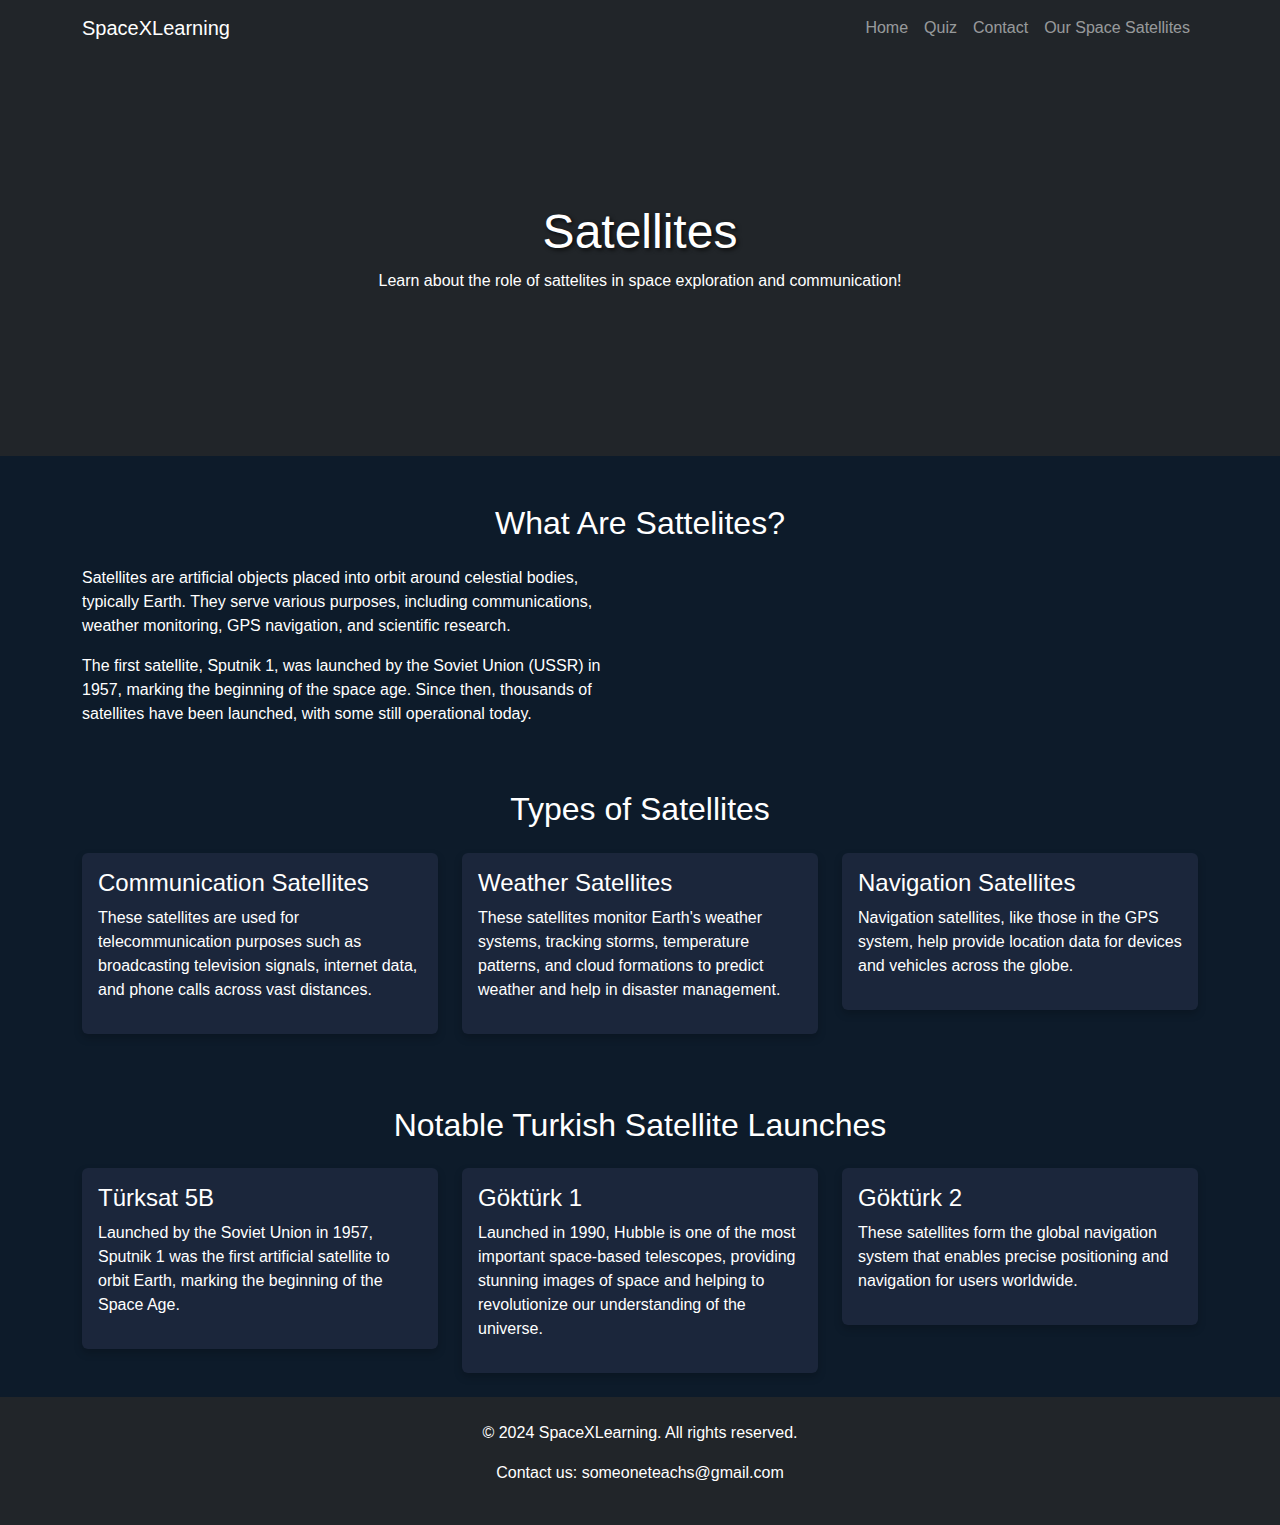
==== topics/satellites.html @ 3c40427d "Uploaded Files v1.0" ====
<!DOCTYPE html>
<html lang="en">
<head>
  <meta charset="UTF-8">
  <meta name="viewport" content="width=device-width, initial-scale=1.0">
  <title>Satellites - SpaceXLearning</title>
  <link rel="stylesheet" href="https://cdnjs.cloudflare.com/ajax/libs/bootstrap/5.3.0/css/bootstrap.min.css">
  <link rel="stylesheet" href="/css/home.css">
</head>
<body>
  <!-- Navbar -->
  <nav class="navbar navbar-expand-lg navbar-dark bg-dark">
    <div class="container">
      <a class="navbar-brand" href="#">SpaceXLearning</a>
      <button class="navbar-toggler" type="button" data-bs-toggle="collapse" data-bs-target="#navbarNav" aria-controls="navbarNav" aria-expanded="false" aria-label="Toggle navigation">
        <span class="navbar-toggler-icon"></span>
      </button>
      <div class="collapse navbar-collapse" id="navbarNav">
        <ul class="navbar-nav ms-auto">
          <li class="nav-item"><a class="nav-link" href="/views/index.html">Home</a></li>
          <li class="nav-item"><a class="nav-link" href="/views/quiz.html">Quiz</a></li>
          <li class="nav-item"><a class="nav-link" href="/views/contact.html">Contact</a></li>
          <li class="nav-item"><a class="nav-link" href="/topics/oursatellites.html">Our Space Satellites</a></li>
        </ul>
      </div>
    </div>
  </nav>

  <!-- Hero Section -->
  <section class="hero bg-dark text-white py-5">
    <div class="container">
      <h1>Satellites</h1>
      <p>Learn about the role of sattelites in space exploration and communication!</p>
    </div>
  </section>

  <!-- Satellites Information Section -->
  <section id="satellites-info" class="container mt-5">
    <h2 class="text-center mb-4">What Are Sattelites?</h2>
    <div class="row">
      <div class="col-md-6">
        <p>Satellites are artificial objects placed into orbit around celestial bodies, typically Earth. They serve various purposes, including communications, weather monitoring, GPS navigation, and scientific research.</p>
        <p>The first satellite, Sputnik 1, was launched by the Soviet Union (USSR) in 1957, marking the beginning of the space age. Since then, thousands of satellites have been launched, with some still operational today.</p>
      </div>
    </div>
  </section>

  <!-- Types of Satellites Section -->
  <section id="types-of-satellites" class="container mt-5">
    <h2 class="text-center mb-4">Types of Satellites</h2>
    <div class="row">
      <div class="col-md-4">
        <div class="card p-3 mb-4">
          <h4>Communication Satellites</h4>
          <p>These satellites are used for telecommunication purposes such as broadcasting television signals, internet data, and phone calls across vast distances.</p>
        </div>
      </div>
      <div class="col-md-4">
        <div class="card p-3 mb-4">
          <h4>Weather Satellites</h4>
          <p>These satellites monitor Earth's weather systems, tracking storms, temperature patterns, and cloud formations to predict weather and help in disaster management.</p>
        </div>
      </div>
      <div class="col-md-4">
        <div class="card p-3 mb-4">
          <h4>Navigation Satellites</h4>
          <p>Navigation satellites, like those in the GPS system, help provide location data for devices and vehicles across the globe.</p>
        </div>
      </div>
    </div>
  </section>

  <!-- Satellite Launch Section -->
  <section id="satellite-launches" class="container mt-5">
    <h2 class="text-center mb-4">Notable Turkish Satellite Launches</h2>
    <div class="row">
      <div class="col-md-4">
        <div class="card p-3 mb-4">
          <h4>Türksat 5B</h4>
          <p>Launched by the Soviet Union in 1957, Sputnik 1 was the first artificial satellite to orbit Earth, marking the beginning of the Space Age.</p>
        </div>
      </div>
      <div class="col-md-4">
        <div class="card p-3 mb-4">
          <h4>Göktürk 1</h4>
          <p>Launched in 1990, Hubble is one of the most important space-based telescopes, providing stunning images of space and helping to revolutionize our understanding of the universe.</p>
        </div>
      </div>
      <div class="col-md-4">
        <div class="card p-3 mb-4">
          <h4>Göktürk 2</h4>
          <p>These satellites form the global navigation system that enables precise positioning and navigation for users worldwide.</p>
        </div>
      </div>
    </div>
  </section>

  <!-- Footer -->
  <footer id="contact" class="bg-dark text-white py-4">
    <div class="container text-center">
      <p>&copy; 2024 SpaceXLearning. All rights reserved.</p>
      <p>Contact us: someoneteachs@gmail.com</p>
    </div>
  </footer>

  <!-- Bootstrap JS and Dependencies -->
  <script src="https://cdnjs.cloudflare.com/ajax/libs/bootstrap/5.3.0/js/bootstrap.bundle.min.js"></script>
</body>
</html>
---- css/home.css ----
/* Ensure the body and html take the full height */
html, body {
    height: 100%;
    margin: 0;
    font-family: Arial, sans-serif;
    background-color: #0d1b2a;
    color: #ffffff;
    animation: fadeIn 1s ease-in-out;
  }
  
  /* Main wrapper to hold content and footer */
  .wrapper {
    display: flex;
    flex-direction: column;
    min-height: 100%;
  }
  
  /* Content area grows to take up available space */
  .content {
    flex: 1;
  }
  
  .hero {
    background-size: cover;
    background-position: center;
    height: 400px;
    display: flex;
    align-items: center;
    justify-content: center;
    text-align: center;
    animation: slideInFromTop 1.5s ease-out;
  }
  
  .hero h1 {
    font-size: 3rem;
    color: #ffffff;
    text-shadow: 2px 2px 4px rgba(0, 0, 0, 0.7);
    animation: glow 2s infinite alternate;
  }
  
  .card {
    background-color: #1b263b;
    border: none;
    color: #ffffff;
    box-shadow: 0 4px 8px rgba(0, 0, 0, 0.2);
    transform: scale(1);
    transition: transform 0.3s ease, box-shadow 0.3s ease;
  }
  
  .card:hover {
    transform: scale(1.05);
    box-shadow: 0 8px 16px rgba(0, 0, 0, 0.4);
  }
  
  .card a {
    color: #4fc3f7;
    text-decoration: none;
    position: relative;
    transition: color 0.3s ease;
  }
  
  .card a::after {
    content: '';
    position: absolute;
    width: 0;
    height: 2px;
    background-color: #4fc3f7;
    bottom: -2px;
    left: 0;
    transition: width 0.3s ease;
  }
  
  .card a:hover {
    color: #80d8ff;
  }
  
  .card a:hover::after {
    width: 100%;
  }
  
  footer {
    background-color: #162238;
    padding: 10px;
    text-align: center;
    margin-top: auto;
    animation: fadeIn 2s ease-in-out;
  }
  
  /* Animations */
  @keyframes fadeIn {
    from {
      opacity: 0;
    }
    to {
      opacity: 1;
    }
  }
  
  @keyframes slideInFromTop {
    from {
      transform: translateY(-100%);
      opacity: 0;
    }
    to {
      transform: translateY(0);
      opacity: 1;
    }
  }
  
  @keyframes glow {
    from {
      text-shadow: 2px 2px 4px rgba(0, 0, 0, 0.7), 0 0 5px #4fc3f7, 0 0 10px #4fc3f7;
    }
    to {
      text-shadow: 2px 2px 4px rgba(0, 0, 0, 0.7), 0 0 10px #80d8ff, 0 0 20px #80d8ff;
    }
  }
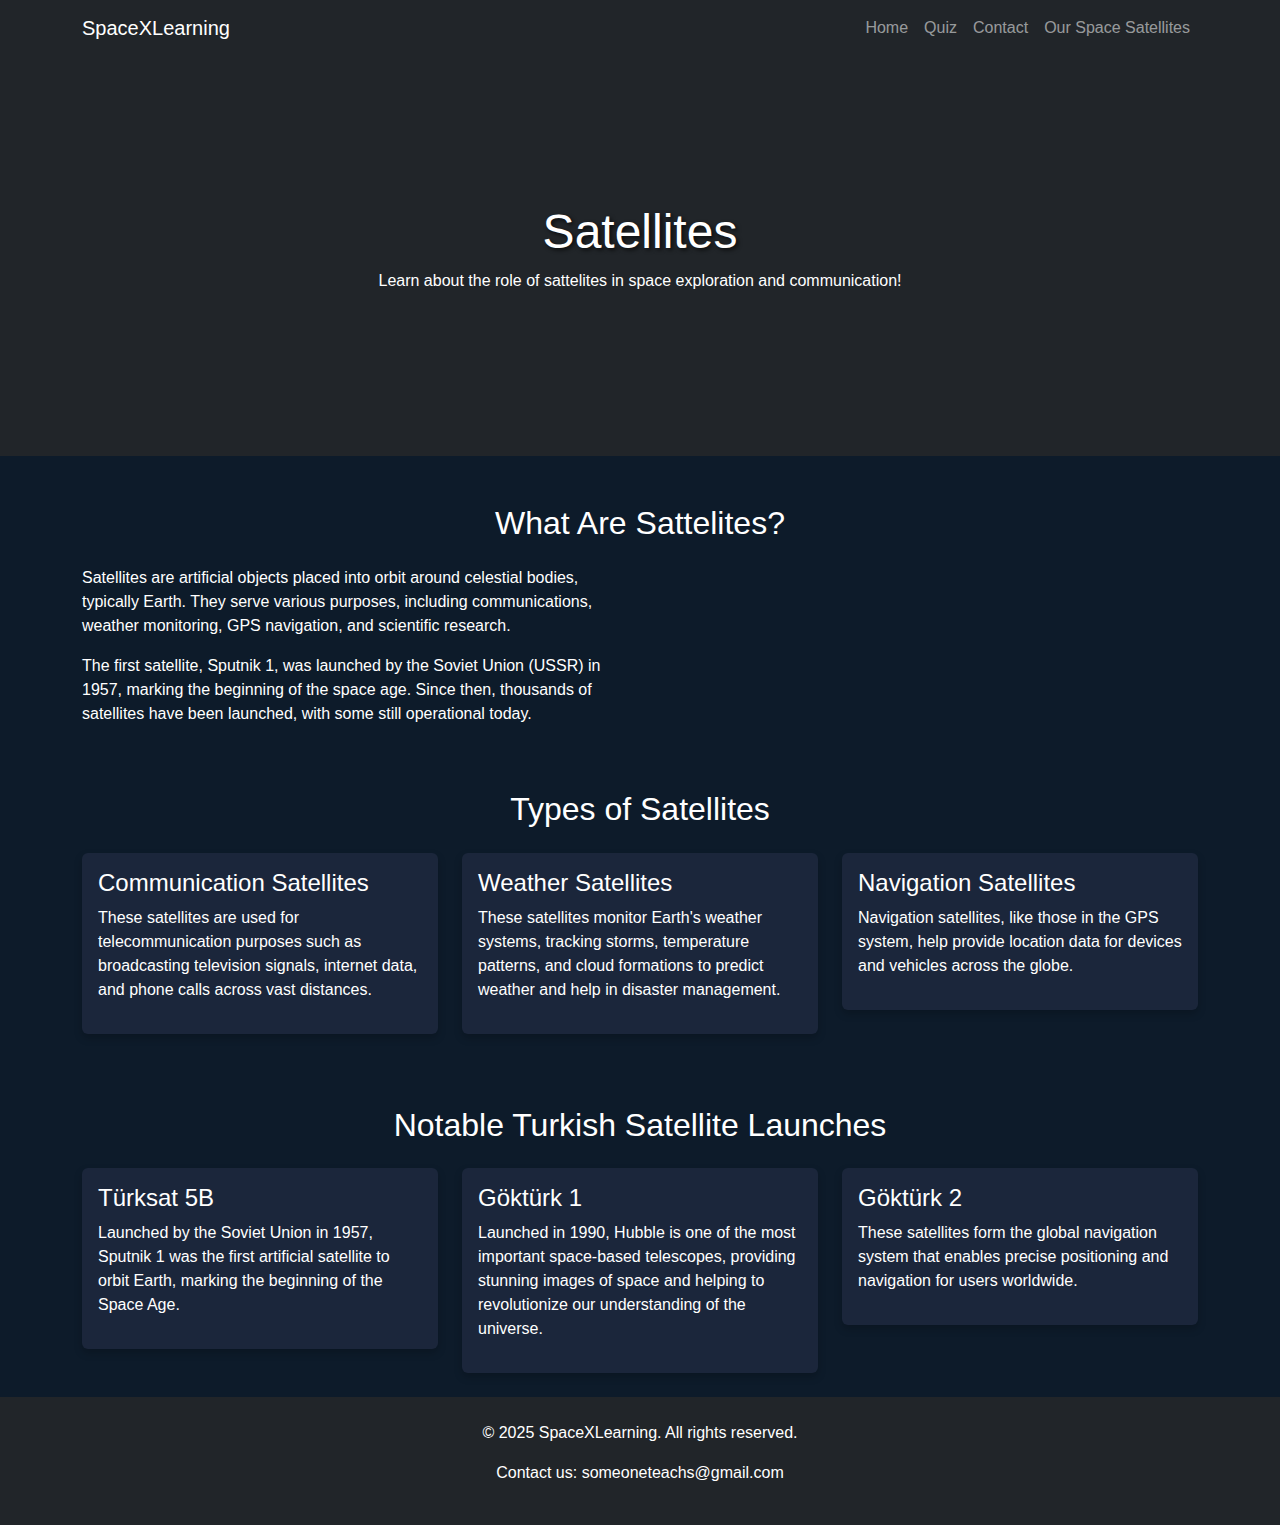
==== commit 2ff322bd: "Little changes" ====
--- a/topics/satellites.html
+++ b/topics/satellites.html
@@ -98,7 +98,7 @@
   <!-- Footer -->
   <footer id="contact" class="bg-dark text-white py-4">
     <div class="container text-center">
-      <p>&copy; 2024 SpaceXLearning. All rights reserved.</p>
+      <p>&copy; 2025 SpaceXLearning. All rights reserved.</p>
       <p>Contact us: someoneteachs@gmail.com</p>
     </div>
   </footer>
